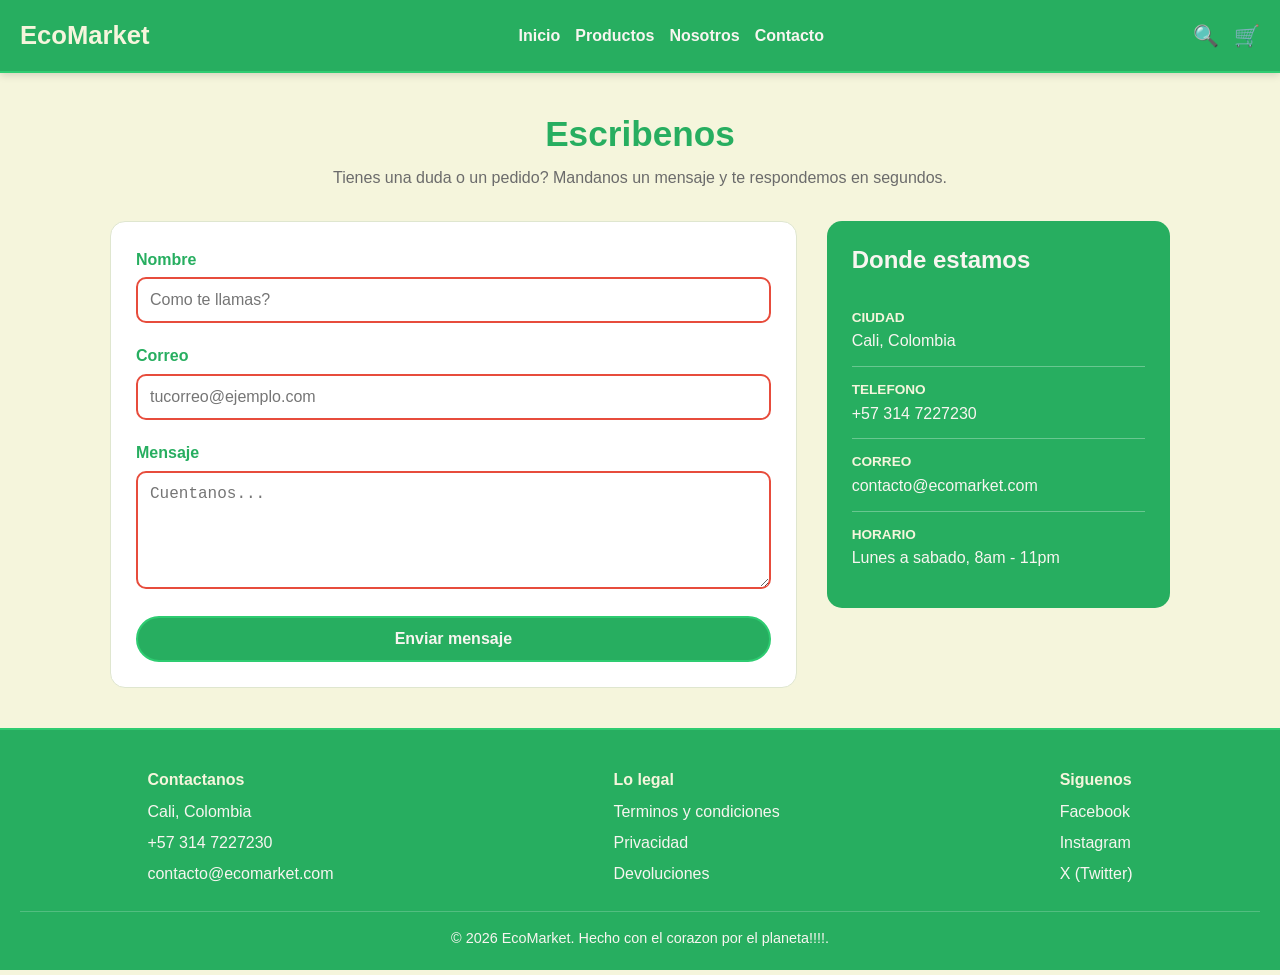
==== views/contacto.html @ 63095e5a "feat: :lipstick: ya tengo el sobre nosotros y contacto y ajuste el css. sigo en el proceso ahora sub" ====
<!DOCTYPE html>
<html lang="es">
<head>
  <meta charset="UTF-8">
  <meta name="viewport" content="width=device-width, initial-scale=1.0">
  <title>EcoMarket | Contacto</title>

  <link rel="stylesheet" href="../css/main.css">
  <link rel="stylesheet" href="../css/estructura.css">
  <link rel="stylesheet" href="../css/componentes.css">
  <link rel="stylesheet" href="../css/animaciones.css">
</head>
<body>

  <!-- ENCABEZADO -->
  <header class="header">
    <a href="../index.html" class="logo"> EcoMarket</a>

    <nav class="nav">
      <a href="../index.html">Inicio</a>
      <a href="productos.html">Productos</a>
      <a href="sobre-nosotros.html">Nosotros</a>
      <a href="contacto.html">Contacto</a>
    </nav>

    <div class="header-iconos">
      <a href="productos.html" title="Buscar">🔍</a>
      <a href="#" title="Carrito">🛒</a>
    </div>
  </header>

  <main class="contacto">

    <h1>Escribenos</h1>
    <p class="contacto-intro">Tienes una duda o un pedido? Mandanos un mensaje y te respondemos en segundos.</p>

    <div class="contacto-columnas">

      <!-- FORMULARIO -->
      <form class="formulario" action="#">
        <div class="campo">
          <label for="nombre">Nombre</label>
          <input type="text" id="nombre" name="nombre" placeholder="Como te llamas?" minlength="3" required>
        </div>

        <div class="campo">
          <label for="email">Correo</label>
          <input type="email" id="email" name="email" placeholder="tucorreo@ejemplo.com" required>
        </div>

        <div class="campo">
          <label for="mensaje">Mensaje</label>
          <textarea id="mensaje" name="mensaje" rows="5" placeholder="Cuentanos..." minlength="10" required></textarea>
        </div>

        <button type="submit" class="btn">Enviar mensaje</button>
      </form>

      <!-- INFORMACION -->
      <div class="contacto-info">
        <h2>Donde estamos</h2>

        <div class="dato">
          <strong>Ciudad</strong>
          <p>Cali, Colombia</p>
        </div>

        <div class="dato">
          <strong>Telefono</strong>
          <p>+57 314 7227230</p>
        </div>

        <div class="dato">
          <strong>Correo</strong>
          <p>contacto@ecomarket.com</p>
        </div>

        <div class="dato">
          <strong>Horario</strong>
          <p>Lunes a sabado, 8am - 11pm</p>
        </div>
      </div>

    </div>
  </main>

  <!-- PIE DE PAGINA -->
  <footer class="footer">
    <div class="footer-columna">
      <h4>Contactanos</h4>
      <p> Cali, Colombia</p>
      <p> +57 314 7227230</p>
      <p> contacto@ecomarket.com</p>
    </div>

    <div class="footer-columna">
      <h4>Lo legal</h4>
      <a href="#">Terminos y condiciones</a>
      <a href="#">Privacidad</a>
      <a href="#">Devoluciones</a>
    </div>

    <div class="footer-columna">
      <h4>Siguenos</h4>
      <a href="#">Facebook</a>
      <a href="#">Instagram</a>
      <a href="#">X (Twitter)</a>
    </div>

    <p class="copy">© 2026 EcoMarket. Hecho con el corazon por el planeta!!!!.</p>
  </footer>

</body>
</html>
---- css/main.css ----
/* =========================================
   Reset, variables (colores) y tipografia
   ========================================= */

/* Variables: guardamos los colores para reusarlos */
:root {
  --principal: #27ae60;       /* verde oscuro (requerimiento) */
  --acento: #2ecc71;          /* verde claro (requerimiento) */
  --fondo: #f5f5dc;           /* beige (requerimiento) */
  --superficie: #ffffff;      /* blanco para tarjetas */
  --borde: #dfe6cf;
  --texto: #2b2b2b;
  --texto-suave: #6b6b6b;
  --texto-claro: #f8f5f0;     /* texto sobre fondo oscuro */
}

/* Reset: quitamos margenes que trae el navegador */
* {
  margin: 0;
  padding: 0;
  box-sizing: border-box;
}

body {
  font-family: Arial, Helvetica, sans-serif;
  background-color: var(--fondo);
  color: var(--texto);
  line-height: 1.6;
}

h1,
h2,
h3,
h4 {
  line-height: 1.2;
}

a {
  text-decoration: none;
  color: inherit;
}

/* Los campos y botones usan la misma fuente de la pagina */
input,
button {
  font-family: inherit;
}

img {
  max-width: 100%;
  display: block;
}
---- css/estructura.css ----
/* =========================================
   Header, hero, secciones, vitrinas y footer
   (Mobile First: primero celular, luego pantallas grandes)
   ========================================= */

/* ---------- HEADER ---------- */
.header {
  background-color: var(--principal);
  border-bottom: 2px solid var(--acento);
  padding: 15px 20px;
  display: flex;
  flex-direction: column;
  align-items: center;
  gap: 10px;
  box-shadow: 0 2px 8px rgba(0, 0, 0, 0.15);
  position: sticky;
  top: 0;
  z-index: 10;
}

.logo {
  font-size: 1.6rem;
  font-weight: bold;
  color: var(--fondo);
}

.nav {
  display: flex;
  flex-wrap: wrap;
  justify-content: center;
  gap: 15px;
}

.nav a {
  font-weight: bold;
  color: var(--texto-claro);
}

.nav a:hover {
  color: var(--fondo);
  text-decoration: underline;
}

.header-iconos {
  display: flex;
  gap: 15px;
  font-size: 1.3rem;
}

/* ---------- HERO (banner principal) ---------- */
.hero {
  background: linear-gradient(rgba(0, 0, 0, 0.35), rgba(0, 0, 0, 0.35)),
    linear-gradient(135deg, var(--principal), var(--acento));
  background-size: cover;
  background-position: center;
  color: var(--texto-claro);
  text-align: center;
  padding: 80px 20px;
}

.hero h1 {
  font-size: 2rem;
  margin-bottom: 15px;
}

.hero p {
  font-size: 1.1rem;
  margin-bottom: 25px;
}

/* ---------- PRODUCTOS DESTACADOS ---------- */
.destacados {
  padding: 50px 20px;
  max-width: 1200px;
  margin: 0 auto;
}

.destacados h2 {
  text-align: center;
  color: var(--principal);
  font-size: 1.8rem;
  margin-bottom: 30px;
}

/* Vitrina: 1 columna en celular */
.vitrina {
  display: grid;
  grid-template-columns: 1fr;
  gap: 25px;
}

/* ---------- FOOTER ---------- */
.footer {
  background-color: var(--principal);
  border-top: 2px solid var(--acento);
  color: var(--texto-claro);
  padding: 40px 20px 20px;
  display: flex;
  flex-direction: column;
  gap: 25px;
}

.footer-columna {
  display: flex;
  flex-direction: column;
  gap: 5px;
}

.footer-columna h4 {
  color: var(--fondo);
  margin-bottom: 5px;
}

.footer-columna a:hover {
  color: var(--fondo);
}

.copy {
  text-align: center;
  font-size: 0.9rem;
  border-top: 1px solid rgba(255, 255, 255, 0.2);
  padding-top: 15px;
}

/* ---------- TABLET (desde 768px) ---------- */
@media (min-width: 768px) {
  .header {
    flex-direction: row;
    justify-content: space-between;
  }

  .hero {
    padding: 120px 40px;
  }

  .hero h1 {
    font-size: 3rem;
  }

  .vitrina {
    grid-template-columns: repeat(2, 1fr);
  }

  .footer {
    flex-direction: row;
    flex-wrap: wrap;
    justify-content: space-around;
  }

  .copy {
    width: 100%;
  }
}

/* ---------- COMPUTADOR (desde 1024px) ---------- */
@media (min-width: 1024px) {
  .vitrina {
    grid-template-columns: repeat(3, 1fr);
  }
}

/* =========================================
   PAGINA DE PRODUCTOS
   ========================================= */

.catalogo {
  max-width: 1300px;
  margin: 0 auto;
  padding: 30px 20px;
}

.catalogo-contenido h1 {
  color: var(--principal);
  margin-bottom: 20px;
}

/* Vitrina: 1 columna en celular */
.vitrina-completa {
  display: grid;
  grid-template-columns: 1fr;
  gap: 20px;
  margin: 25px 0;
}

/* Tablet: 2 columnas */
@media (min-width: 768px) {
  .vitrina-completa {
    grid-template-columns: repeat(2, 1fr);
  }
}

/* Computador: 4 columnas */
@media (min-width: 1024px) {
  .vitrina-completa {
    grid-template-columns: repeat(4, 1fr);
  }
}

/* =========================================
   PAGINA SOBRE NOSOTROS
   ========================================= */

.nosotros {
  max-width: 1200px;
  margin: 0 auto;
  padding: 40px 20px;
}

/* Historia: texto centrado */
.historia {
  max-width: 800px;
  margin: 0 auto 60px;
  text-align: center;
}

.historia-texto h1 {
  color: var(--principal);
  margin-bottom: 15px;
}

.historia-texto p {
  color: var(--texto-suave);
  margin-bottom: 12px;
}

.seccion-nosotros {
  margin-bottom: 60px;
}

.seccion-nosotros h2 {
  text-align: center;
  color: var(--principal);
  font-size: 1.8rem;
  margin-bottom: 30px;
}

/* Principios y valores: 1 columna en celular */
.principios {
  display: grid;
  grid-template-columns: 1fr;
  gap: 20px;
}

/* Carrusel: fila que se desliza de lado y se "acomoda" en cada tarjeta */
.carrusel-ayuda {
  text-align: center;
  color: var(--texto-suave);
  margin: -20px 0 20px;
}

.carrusel {
  display: flex;
  gap: 20px;
  overflow-x: auto;
  scroll-snap-type: x mandatory;
  padding: 10px 0 15px;
}

.testimonio {
  flex: 0 0 85%;
  scroll-snap-align: start;
}

/* Tablet */
@media (min-width: 768px) {
  .principios {
    grid-template-columns: repeat(2, 1fr);
  }

  .testimonio {
    flex-basis: 45%;
  }
}

/* Computador */
@media (min-width: 1024px) {
  .principios {
    grid-template-columns: repeat(4, 1fr);
  }

  .testimonio {
    flex-basis: 31%;
  }
}

/* =========================================
   PAGINA DE CONTACTO
   ========================================= */

.contacto {
  max-width: 1100px;
  margin: 0 auto;
  padding: 40px 20px;
}

.contacto h1 {
  color: var(--principal);
  text-align: center;
  font-size: 2.2rem;
}

.contacto-intro {
  text-align: center;
  color: var(--texto-suave);
  margin: 10px 0 30px;
}

/* Celular: formulario arriba e info abajo */
.contacto-columnas {
  display: grid;
  grid-template-columns: 1fr;
  gap: 30px;
}

/* Tablet y computador: formulario ancho e info angosta al lado */
@media (min-width: 768px) {
  .contacto-columnas {
    grid-template-columns: 2fr 1fr;
    align-items: start;
  }
}
---- css/componentes.css ----
/* =========================================
   Piezas que se repiten: botones y tarjetas
   ========================================= */

/* ---------- BOTON ---------- */
.btn {
  display: inline-block;
  background-color: var(--principal);
  color: var(--texto-claro);
  border: 2px solid var(--acento);
  padding: 12px 25px;
  border-radius: 25px;
  font-weight: bold;
}

.btn:hover {
  background-color: var(--acento);
  color: var(--texto);
}

/* ---------- TARJETA DE PRODUCTO ---------- */
.card {
  background-color: var(--superficie);
  border: 1px solid var(--borde);
  border-radius: 15px;
  overflow: hidden;
  box-shadow: 0 4px 10px rgba(0, 0, 0, 0.06);
  text-align: center;
  padding-bottom: 20px;
}

.card img {
  width: 100%;
  height: 220px;
  object-fit: contain;
  background-color: var(--superficie);
  padding: 10px;
}

.card h3 {
  margin: 15px 15px 5px;
  color: var(--principal);
}

.card p {
  margin: 0 15px 15px;
  color: var(--texto-suave);
  font-size: 0.95rem;
}

/* ---------- BUSCADOR ---------- */
.buscador {
  display: flex;
  background-color: var(--superficie);
  border: 1px solid var(--borde);
  border-radius: 25px;
  overflow: hidden;
}

.buscador:focus-within {
  border-color: var(--acento);
}

.buscador input {
  flex: 1;
  border: none;
  outline: none;
  padding: 12px 20px;
  font-size: 1rem;
}

.buscador button {
  border: none;
  background-color: var(--principal);
  padding: 0 20px;
  font-size: 1.1rem;
  cursor: pointer;
}

/* ---------- TARJETA DEL CATALOGO ---------- */
.card .precio {
  color: var(--principal);
  font-weight: bold;
  font-size: 1.2rem;
  margin-bottom: 10px;
}

/* Etiqueta de stock */
.etiqueta {
  display: inline-block;
  padding: 4px 12px;
  border-radius: 15px;
  font-size: 0.8rem;
  font-weight: bold;
}

.disponible {
  background-color: #e3f6ea;
  color: var(--principal);
}

.agotado {
  background-color: #f6e3e3;
  color: #a33a3a;
}

/* ---------- PRINCIPIOS Y VALORES ---------- */
.principio {
  background-color: var(--superficie);
  border: 1px solid var(--borde);
  border-radius: 15px;
  padding: 25px 20px;
  text-align: center;
}

.principio-icono {
  display: block;
  font-size: 2.5rem;
  margin-bottom: 10px;
}

.principio h3 {
  color: var(--principal);
  margin-bottom: 8px;
}

.principio p {
  color: var(--texto-suave);
  font-size: 0.95rem;
}

/* ---------- TESTIMONIOS ---------- */
.testimonio {
  background-color: var(--superficie);
  border: 1px solid var(--borde);
  border-radius: 15px;
  padding: 25px;
  text-align: center;
}

.testimonio p {
  color: var(--texto-suave);
  font-style: italic;
}

.testimonio .estrellas {
  color: #f1c40f;
  font-size: 1.3rem;
  font-style: normal;
  margin-bottom: 10px;
}

.testimonio h4 {
  color: var(--principal);
  margin-top: 10px;
}

/* ---------- FORMULARIO ---------- */
.formulario,
.contacto-info {
  background-color: var(--superficie);
  border: 1px solid var(--borde);
  border-radius: 15px;
  padding: 25px;
}

.campo {
  margin-bottom: 20px;
}

.campo label {
  display: block;
  font-weight: bold;
  color: var(--principal);
  margin-bottom: 5px;
}

.campo input,
.campo textarea {
  width: 100%;
  padding: 12px;
  border: 2px solid var(--borde);
  border-radius: 10px;
  font-size: 1rem;
  outline: none;
}

.campo textarea {
  resize: vertical;
}

/* Validacion visual: rojo si esta vacio o mal escrito, verde si esta bien */
.campo input:invalid,
.campo textarea:invalid {
  border-color: #e74c3c;
}

.campo input:valid,
.campo textarea:valid {
  border-color: var(--acento);
}

.formulario .btn {
  width: 100%;
  font-size: 1rem;
  cursor: pointer;
}

/* ---------- INFO DE CONTACTO ---------- */
/* Caja verde para que resalte al lado del formulario */
.contacto-info {
  background-color: var(--principal);
  border: none;
  color: var(--texto-claro);
}

.contacto-info h2 {
  margin-bottom: 20px;
}

.dato {
  padding: 12px 0;
  border-bottom: 1px solid rgba(255, 255, 255, 0.3);
}

.dato:last-child {
  border-bottom: none;
}

.dato strong {
  display: block;
  font-size: 0.85rem;
  text-transform: uppercase;
  color: var(--fondo);
}
---- css/animaciones.css ----
/* =========================================
   ANIMACIONES BRO
   Transiciones y animaciones (keyframes)
   ========================================= */

/* Transiciones: hacen que los cambios sean suaves */
.nav a,
.footer-columna a {
  transition: all 0.3s ease;
}

.card,
.principio,
.testimonio {
  transition: transform 0.3s ease, box-shadow 0.3s ease;
}

/* Al pasar el mouse la tarjeta se eleva */
.card:hover,
.principio:hover,
.testimonio:hover {
  transform: translateY(-8px);
  box-shadow: 0 10px 20px rgba(39, 174, 96, 0.25);
}

/* Animacion de entrada del texto del banner */
@keyframes aparecer {
  from {
    opacity: 0;
    transform: translateY(20px);
  }
  to {
    opacity: 1;
    transform: translateY(0);
  }
}

.hero h1,
.hero p {
  animation: aparecer 1s ease;
}
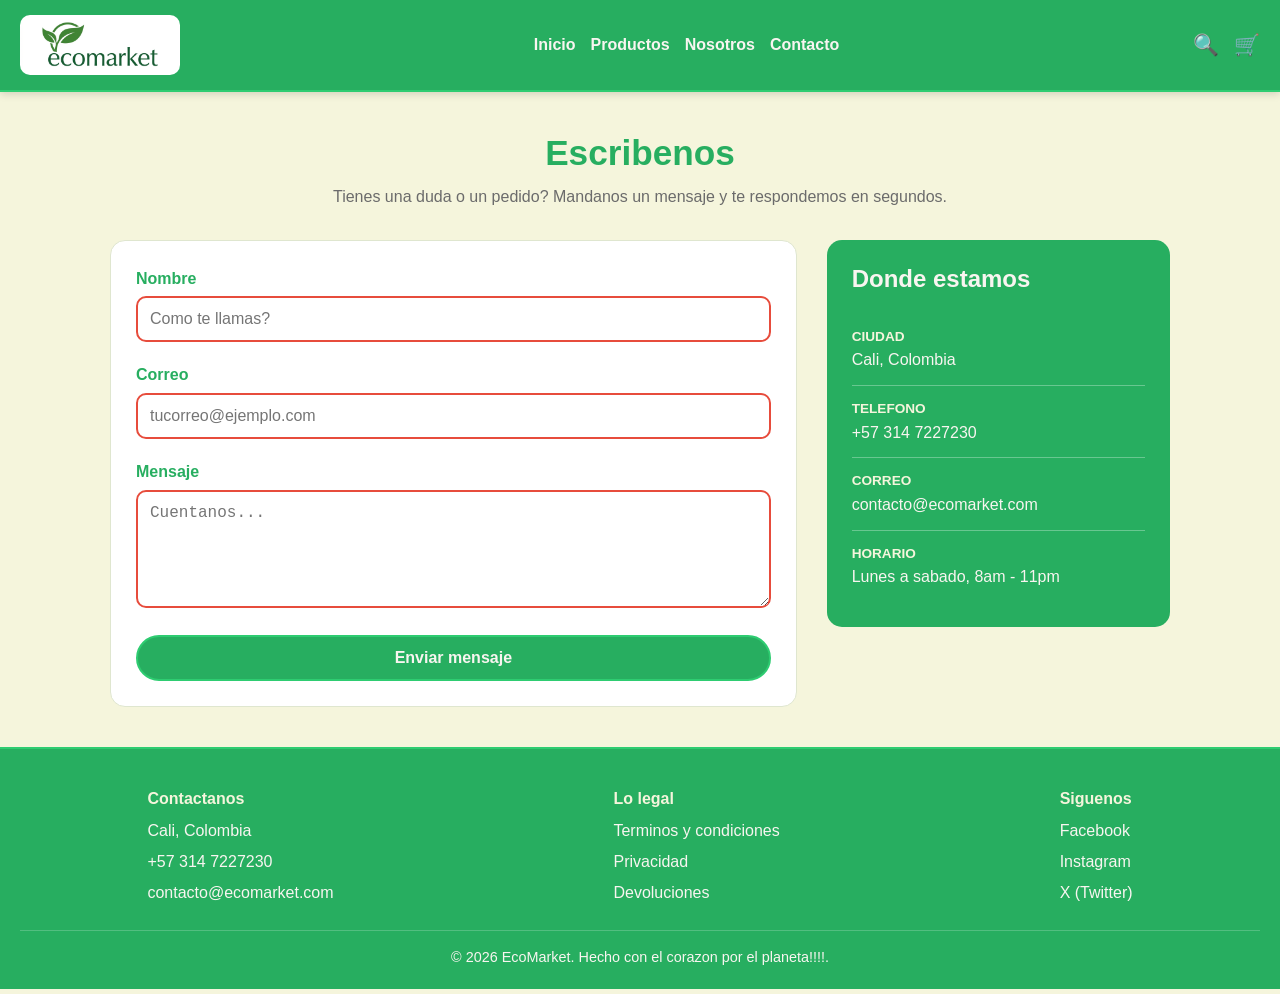
==== commit f50620ab: "feat: :bug: arregle el orden de los archivos y le hice un logo ya casi terminamos" ====
--- a/views/contacto.html
+++ b/views/contacto.html
@@ -6,15 +6,15 @@
   <title>EcoMarket | Contacto</title>
 
   <link rel="stylesheet" href="../css/main.css">
-  <link rel="stylesheet" href="../css/estructura.css">
-  <link rel="stylesheet" href="../css/componentes.css">
-  <link rel="stylesheet" href="../css/animaciones.css">
+  <link rel="stylesheet" href="../css/layout.css">
+  <link rel="stylesheet" href="../css/components.css">
+  <link rel="stylesheet" href="../css/animations.css">
 </head>
 <body>
 
   <!-- ENCABEZADO -->
   <header class="header">
-    <a href="../index.html" class="logo"> EcoMarket</a>
+    <a href="../index.html" class="logo"><img src="../img/icons/logo.jpg" alt="EcoMarket"></a>
 
     <nav class="nav">
       <a href="../index.html">Inicio</a>
--- a/css/layout.css
+++ b/css/layout.css
@@ -0,0 +1,323 @@
+/* =========================================
+   Header, hero, secciones, vitrinas y footer
+   (Mobile First: primero celular, luego pantallas grandes)
+   ========================================= */
+
+/* ---------- HEADER ---------- */
+.header {
+  background-color: var(--principal);
+  border-bottom: 2px solid var(--acento);
+  padding: 15px 20px;
+  display: flex;
+  flex-direction: column;
+  align-items: center;
+  gap: 10px;
+  box-shadow: 0 2px 8px rgba(0, 0, 0, 0.15);
+  position: sticky;
+  top: 0;
+  z-index: 10;
+}
+
+/* El logo es cuadrado con mucho blanco alrededor:
+   con object-fit: cover lo recortamos para que solo se vea el dibujo */
+.logo img {
+  width: 160px;
+  height: 60px;
+  object-fit: cover;
+  background-color: var(--superficie);
+  border-radius: 10px;
+}
+
+.nav {
+  display: flex;
+  flex-wrap: wrap;
+  justify-content: center;
+  gap: 15px;
+}
+
+.nav a {
+  font-weight: bold;
+  color: var(--texto-claro);
+}
+
+.nav a:hover {
+  color: var(--fondo);
+  text-decoration: underline;
+}
+
+.header-iconos {
+  display: flex;
+  gap: 15px;
+  font-size: 1.3rem;
+}
+
+/* ---------- HERO (banner principal) ---------- */
+.hero {
+  background: linear-gradient(rgba(0, 0, 0, 0.35), rgba(0, 0, 0, 0.35)),
+    linear-gradient(135deg, var(--principal), var(--acento));
+  color: var(--texto-claro);
+  text-align: center;
+  padding: 80px 20px;
+}
+
+.hero h1 {
+  font-size: 2rem;
+  margin-bottom: 15px;
+}
+
+.hero p {
+  font-size: 1.1rem;
+  margin-bottom: 25px;
+}
+
+/* ---------- PRODUCTOS DESTACADOS ---------- */
+.destacados {
+  padding: 50px 20px;
+  max-width: 1200px;
+  margin: 0 auto;
+}
+
+.destacados h2 {
+  text-align: center;
+  color: var(--principal);
+  font-size: 1.8rem;
+  margin-bottom: 30px;
+}
+
+/* Vitrina: 1 columna en celular */
+.vitrina {
+  display: grid;
+  grid-template-columns: 1fr;
+  gap: 25px;
+}
+
+/* ---------- FOOTER ---------- */
+.footer {
+  background-color: var(--principal);
+  border-top: 2px solid var(--acento);
+  color: var(--texto-claro);
+  padding: 40px 20px 20px;
+  display: flex;
+  flex-direction: column;
+  gap: 25px;
+}
+
+.footer-columna {
+  display: flex;
+  flex-direction: column;
+  gap: 5px;
+}
+
+.footer-columna h4 {
+  color: var(--fondo);
+  margin-bottom: 5px;
+}
+
+.footer-columna a:hover {
+  color: var(--fondo);
+}
+
+.copy {
+  text-align: center;
+  font-size: 0.9rem;
+  border-top: 1px solid rgba(255, 255, 255, 0.2);
+  padding-top: 15px;
+}
+
+/* ---------- TABLET (desde 768px) ---------- */
+@media (min-width: 768px) {
+  .header {
+    flex-direction: row;
+    justify-content: space-between;
+  }
+
+  .hero {
+    padding: 120px 40px;
+  }
+
+  .hero h1 {
+    font-size: 3rem;
+  }
+
+  .vitrina {
+    grid-template-columns: repeat(2, 1fr);
+  }
+
+  .footer {
+    flex-direction: row;
+    flex-wrap: wrap;
+    justify-content: space-around;
+  }
+
+  .copy {
+    width: 100%;
+  }
+}
+
+/* ---------- COMPUTADOR (desde 1024px) ---------- */
+@media (min-width: 1024px) {
+  .vitrina {
+    grid-template-columns: repeat(3, 1fr);
+  }
+}
+
+/* =========================================
+   PAGINA DE PRODUCTOS
+   ========================================= */
+
+.catalogo {
+  max-width: 1300px;
+  margin: 0 auto;
+  padding: 30px 20px;
+}
+
+.catalogo-contenido h1 {
+  color: var(--principal);
+  margin-bottom: 20px;
+}
+
+/* Vitrina: 1 columna en celular */
+.vitrina-completa {
+  display: grid;
+  grid-template-columns: 1fr;
+  gap: 20px;
+  margin: 25px 0;
+}
+
+/* Tablet: 2 columnas */
+@media (min-width: 768px) {
+  .vitrina-completa {
+    grid-template-columns: repeat(2, 1fr);
+  }
+}
+
+/* Computador: 4 columnas */
+@media (min-width: 1024px) {
+  .vitrina-completa {
+    grid-template-columns: repeat(4, 1fr);
+  }
+}
+
+/* =========================================
+   PAGINA SOBRE NOSOTROS
+   ========================================= */
+
+.nosotros {
+  max-width: 1200px;
+  margin: 0 auto;
+  padding: 40px 20px;
+}
+
+/* Historia: texto centrado */
+.historia {
+  max-width: 800px;
+  margin: 0 auto 60px;
+  text-align: center;
+}
+
+.historia-texto h1 {
+  color: var(--principal);
+  margin-bottom: 15px;
+}
+
+.historia-texto p {
+  color: var(--texto-suave);
+  margin-bottom: 12px;
+}
+
+.seccion-nosotros {
+  margin-bottom: 60px;
+}
+
+.seccion-nosotros h2 {
+  text-align: center;
+  color: var(--principal);
+  font-size: 1.8rem;
+  margin-bottom: 30px;
+}
+
+/* Principios y valores: 1 columna en celular */
+.principios {
+  display: grid;
+  grid-template-columns: 1fr;
+  gap: 20px;
+}
+
+/* Carrusel: fila que se desliza de lado y se "acomoda" en cada tarjeta */
+.carrusel-ayuda {
+  text-align: center;
+  color: var(--texto-suave);
+  margin: -20px 0 20px;
+}
+
+.carrusel {
+  display: flex;
+  gap: 20px;
+  overflow-x: auto;
+  scroll-snap-type: x mandatory;
+  padding: 10px 0 15px;
+}
+
+.testimonio {
+  flex: 0 0 85%;
+  scroll-snap-align: start;
+}
+
+/* Tablet */
+@media (min-width: 768px) {
+  .principios {
+    grid-template-columns: repeat(2, 1fr);
+  }
+
+  .testimonio {
+    flex-basis: 45%;
+  }
+}
+
+/* Computador */
+@media (min-width: 1024px) {
+  .principios {
+    grid-template-columns: repeat(4, 1fr);
+  }
+
+  .testimonio {
+    flex-basis: 31%;
+  }
+}
+
+/* =========================================
+   PAGINA DE CONTACTO
+   ========================================= */
+
+.contacto {
+  max-width: 1100px;
+  margin: 0 auto;
+  padding: 40px 20px;
+}
+
+.contacto h1 {
+  color: var(--principal);
+  text-align: center;
+  font-size: 2.2rem;
+}
+
+.contacto-intro {
+  text-align: center;
+  color: var(--texto-suave);
+  margin: 10px 0 30px;
+}
+
+/* Celular: formulario arriba e info abajo */
+.contacto-columnas {
+  display: grid;
+  grid-template-columns: 1fr;
+  gap: 30px;
+}
+
+/* Tablet y computador: formulario ancho e info angosta al lado */
+@media (min-width: 768px) {
+  .contacto-columnas {
+    grid-template-columns: 2fr 1fr;
+    align-items: start;
+  }
+}
--- a/css/components.css
+++ b/css/components.css
@@ -0,0 +1,235 @@
+/* =========================================
+   Piezas que se repiten: botones y tarjetas
+   ========================================= */
+
+/* ---------- BOTON ---------- */
+.btn {
+  display: inline-block;
+  background-color: var(--principal);
+  color: var(--texto-claro);
+  border: 2px solid var(--acento);
+  padding: 12px 25px;
+  border-radius: 25px;
+  font-weight: bold;
+}
+
+.btn:hover {
+  background-color: var(--acento);
+  color: var(--texto);
+}
+
+/* ---------- TARJETA DE PRODUCTO ---------- */
+.card {
+  background-color: var(--superficie);
+  border: 1px solid var(--borde);
+  border-radius: 15px;
+  overflow: hidden;
+  box-shadow: 0 4px 10px rgba(0, 0, 0, 0.06);
+  text-align: center;
+  padding-bottom: 20px;
+}
+
+.card img {
+  width: 100%;
+  height: 220px;
+  object-fit: contain;
+  background-color: var(--superficie);
+  padding: 10px;
+}
+
+.card h3 {
+  margin: 15px 15px 5px;
+  color: var(--principal);
+}
+
+.card p {
+  margin: 0 15px 15px;
+  color: var(--texto-suave);
+  font-size: 0.95rem;
+}
+
+/* ---------- BUSCADOR ---------- */
+.buscador {
+  display: flex;
+  background-color: var(--superficie);
+  border: 1px solid var(--borde);
+  border-radius: 25px;
+  overflow: hidden;
+}
+
+.buscador:focus-within {
+  border-color: var(--acento);
+}
+
+.buscador input {
+  flex: 1;
+  border: none;
+  outline: none;
+  padding: 12px 20px;
+  font-size: 1rem;
+}
+
+.buscador button {
+  border: none;
+  background-color: var(--principal);
+  padding: 0 20px;
+  font-size: 1.1rem;
+  cursor: pointer;
+}
+
+/* ---------- TARJETA DEL CATALOGO ---------- */
+.card .precio {
+  color: var(--principal);
+  font-weight: bold;
+  font-size: 1.2rem;
+  margin-bottom: 10px;
+}
+
+/* Etiqueta de stock */
+.etiqueta {
+  display: inline-block;
+  padding: 4px 12px;
+  border-radius: 15px;
+  font-size: 0.8rem;
+  font-weight: bold;
+}
+
+.disponible {
+  background-color: #e3f6ea;
+  color: var(--principal);
+}
+
+.agotado {
+  background-color: #f6e3e3;
+  color: #a33a3a;
+}
+
+/* ---------- PRINCIPIOS Y VALORES ---------- */
+.principio {
+  background-color: var(--superficie);
+  border: 1px solid var(--borde);
+  border-radius: 15px;
+  padding: 25px 20px;
+  text-align: center;
+}
+
+.principio-icono {
+  display: block;
+  font-size: 2.5rem;
+  margin-bottom: 10px;
+}
+
+.principio h3 {
+  color: var(--principal);
+  margin-bottom: 8px;
+}
+
+.principio p {
+  color: var(--texto-suave);
+  font-size: 0.95rem;
+}
+
+/* ---------- TESTIMONIOS ---------- */
+.testimonio {
+  background-color: var(--superficie);
+  border: 1px solid var(--borde);
+  border-radius: 15px;
+  padding: 25px;
+  text-align: center;
+}
+
+.testimonio p {
+  color: var(--texto-suave);
+  font-style: italic;
+}
+
+.testimonio .estrellas {
+  color: #f1c40f;
+  font-size: 1.3rem;
+  font-style: normal;
+  margin-bottom: 10px;
+}
+
+.testimonio h4 {
+  color: var(--principal);
+  margin-top: 10px;
+}
+
+/* ---------- FORMULARIO ---------- */
+.formulario,
+.contacto-info {
+  background-color: var(--superficie);
+  border: 1px solid var(--borde);
+  border-radius: 15px;
+  padding: 25px;
+}
+
+.campo {
+  margin-bottom: 20px;
+}
+
+.campo label {
+  display: block;
+  font-weight: bold;
+  color: var(--principal);
+  margin-bottom: 5px;
+}
+
+.campo input,
+.campo textarea {
+  width: 100%;
+  padding: 12px;
+  border: 2px solid var(--borde);
+  border-radius: 10px;
+  font-size: 1rem;
+  outline: none;
+}
+
+.campo textarea {
+  resize: vertical;
+}
+
+/* Validacion visual: rojo si esta vacio o mal escrito, verde si esta bien */
+.campo input:invalid,
+.campo textarea:invalid {
+  border-color: #e74c3c;
+}
+
+.campo input:valid,
+.campo textarea:valid {
+  border-color: var(--acento);
+}
+
+.formulario .btn {
+  width: 100%;
+  font-size: 1rem;
+  cursor: pointer;
+}
+
+/* ---------- INFO DE CONTACTO ---------- */
+/* Caja verde para que resalte al lado del formulario */
+.contacto-info {
+  background-color: var(--principal);
+  border: none;
+  color: var(--texto-claro);
+}
+
+.contacto-info h2 {
+  margin-bottom: 20px;
+}
+
+.dato {
+  padding: 12px 0;
+  border-bottom: 1px solid rgba(255, 255, 255, 0.3);
+}
+
+.dato:last-child {
+  border-bottom: none;
+}
+
+.dato strong {
+  display: block;
+  font-size: 0.85rem;
+  text-transform: uppercase;
+  color: var(--fondo);
+}
--- a/css/animations.css
+++ b/css/animations.css
@@ -0,0 +1,41 @@
+/* =========================================
+   ANIMACIONES BRO
+   Transiciones y animaciones (keyframes)
+   ========================================= */
+
+/* Transiciones: hacen que los cambios sean suaves */
+.nav a,
+.footer-columna a {
+  transition: all 0.3s ease;
+}
+
+.card,
+.principio,
+.testimonio {
+  transition: transform 0.3s ease, box-shadow 0.3s ease;
+}
+
+/* Al pasar el mouse la tarjeta se eleva */
+.card:hover,
+.principio:hover,
+.testimonio:hover {
+  transform: translateY(-8px);
+  box-shadow: 0 10px 20px rgba(39, 174, 96, 0.25);
+}
+
+/* Animacion de entrada del texto del banner */
+@keyframes aparecer {
+  from {
+    opacity: 0;
+    transform: translateY(20px);
+  }
+  to {
+    opacity: 1;
+    transform: translateY(0);
+  }
+}
+
+.hero h1,
+.hero p {
+  animation: aparecer 1s ease;
+}
